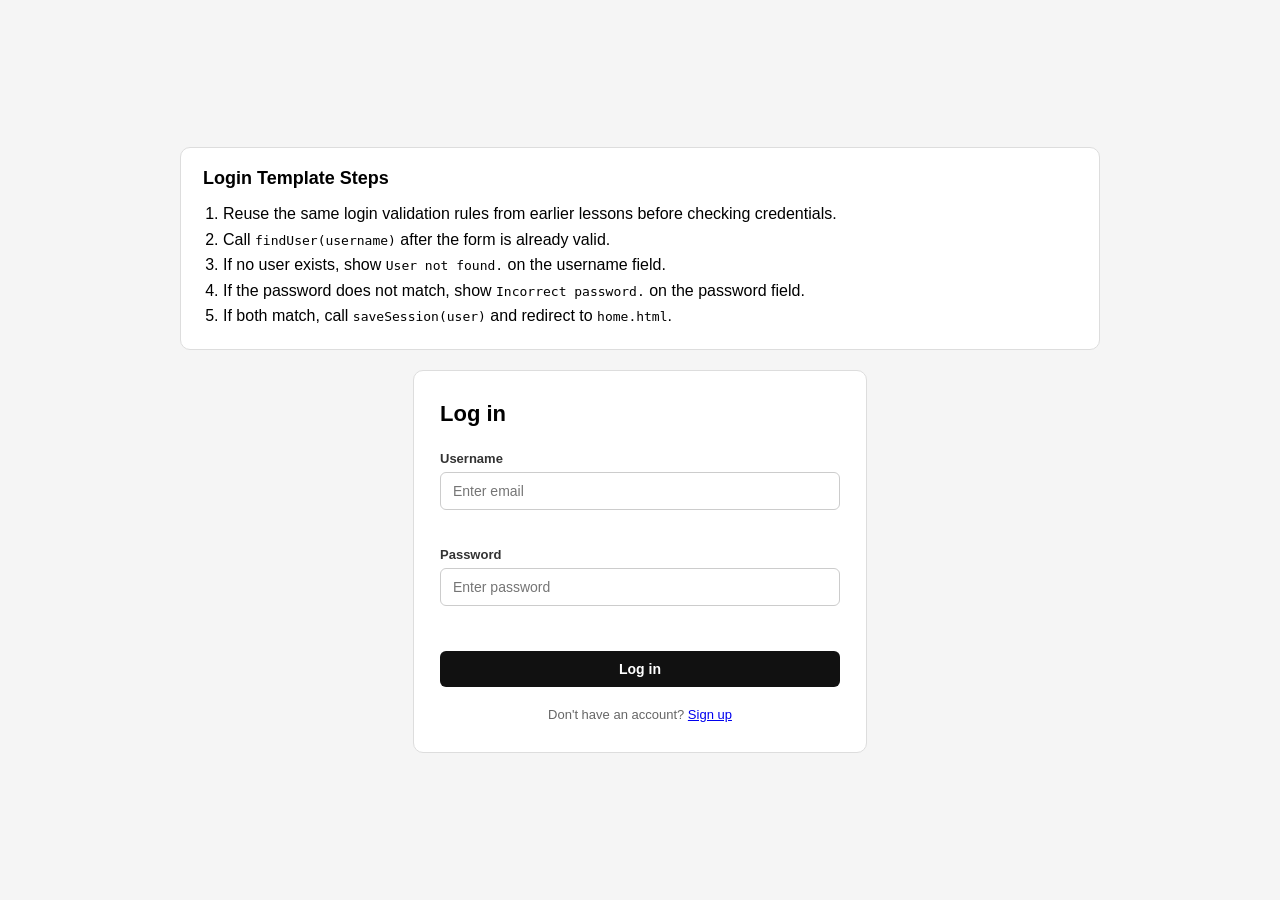
==== login.html @ 9ee95cab "[feat]: copy essential files for template" ====
<!DOCTYPE html>
<html lang="en">
<head>
<meta charset="UTF-8">
<meta name="viewport" content="width=device-width, initial-scale=1.0">
<title>Log In</title>
<link rel="stylesheet" href="forms.css">
<style>
  body {
    margin: 0;
    min-height: 100vh;
    padding: 24px 16px;
    box-sizing: border-box;
    display: grid;
    place-items: center;
    background: #f5f5f5;
    font-family: Arial, sans-serif;
  }

  .page {
    width: min(920px, 100%);
    display: grid;
    gap: 20px;
  }

  .hint-panel,
  .card {
    background: #fff;
    border: 1px solid #ddd;
    border-radius: 10px;
  }

  .hint-panel {
    padding: 20px 22px;
  }

  .hint-panel h2 {
    margin: 0 0 12px;
    font-size: 18px;
  }

  .hint-panel ol {
    margin: 0;
    padding-left: 20px;
    line-height: 1.6;
  }

  .card {
    width: 100%;
    max-width: 400px;
    padding: 30px 26px;
    justify-self: center;
  }

  h1 {
    margin: 0 0 24px;
    font-size: 22px;
  }

  .form-row {
    margin-bottom: 16px;
  }

  .field-label {
    display: block;
    margin-bottom: 6px;
    font-size: 13px;
    font-weight: 600;
    color: #333;
  }

  .field-input {
    width: 100%;
    box-sizing: border-box;
    padding: 10px 12px;
    border: 1px solid #ccc;
    border-radius: 6px;
    font-size: 14px;
  }

  .field-error {
    display: block;
    min-height: 16px;
    margin-top: 5px;
    font-size: 12px;
    color: transparent;
  }

  .submit-btn {
    width: 100%;
    margin-top: 8px;
    padding: 10px;
    border: 0;
    border-radius: 6px;
    background: #111;
    color: #fff;
    font-size: 14px;
    font-weight: 600;
    cursor: pointer;
  }

  .card-footer {
    margin: 20px 0 0;
    text-align: center;
    font-size: 13px;
    color: #666;
  }

  .field-input.fail {
    border-color: #e53e3e;
    background: #fff5f5;
  }

  .field-input.success {
    border-color: #38a169;
    background: #f0fff4;
  }

  .field-error.fail {
    color: #e53e3e;
  }
</style>
</head>
<body>
<main class="page">
  <section class="hint-panel" aria-label="Learner hints">
    <h2>Login Template Steps</h2>
    <ol>
      <li>Reuse the same login validation rules from earlier lessons before checking credentials.</li>
      <li>Call <code>findUser(username)</code> after the form is already valid.</li>
      <li>If no user exists, show <code>User not found.</code> on the username field.</li>
      <li>If the password does not match, show <code>Incorrect password.</code> on the password field.</li>
      <li>If both match, call <code>saveSession(user)</code> and redirect to <code>home.html</code>.</li>
    </ol>
  </section>

  <section class="card">
    <h1>Log in</h1>

    <form id="login-form" novalidate>
      <div class="form-row" data-field="username">
        <label class="field-label" for="username">Username</label>
        <input class="field-input" id="username" type="email" placeholder="Enter email">
        <span class="field-error"></span>
      </div>

      <div class="form-row" data-field="password">
        <label class="field-label" for="password">Password</label>
        <input class="field-input" id="password" type="password" placeholder="Enter password">
        <span class="field-error"></span>
      </div>

      <button class="submit-btn" type="submit">Log in</button>
    </form>

    <p class="card-footer">
      Don't have an account? <a href="signup.html">Sign up</a>
    </p>
  </section>
</main>

<script src="forms.js"></script>
<script src="store.js"></script>
<script>
  /*
    STEP 1:
    Shared DOM and validation helpers now live in forms.js.
    This page only needs the login-specific auth flow.
  */

  function getFormValues() {
    // TODO:
    // Use the shared forms.js helper to collect:
    // - username
    // - password
    //
    // Hint:
    // return collectValues(['username', 'password']);
  }

  /*
    STEP 2:
    Reuse the lesson validation helpers from forms.js.
    Do not mix localStorage checks into the normal field validation pass.
  */

  function validateLoginForm(values) {
    // TODO:
    // Reuse the shared validation helper from forms.js for:
    // - username
    // - password
    //
    // Hint:
    // return validateFields(['username', 'password'], values);
  }

  /*
    STEP 3:
    Authentication flow:
    1. preventDefault()
    2. read values
    3. validate the form
    4. call findUser(values.username)
    5. show 'User not found.' if null
    6. show 'Incorrect password.' if password mismatches
    7. call saveSession(user) and redirect to home.html on success
  */

  function handleSubmit(event) {
    // TODO:
    // Implement the login flow in this exact order:
    // 1. Call event.preventDefault().
    // 2. Read form values with getFormValues().
    // 3. Validate them with validateLoginForm(values).
    //    If validation fails, stop here.
    // 4. Look up the user with:
    //      findUser(values.username)
    // 5. If no user is found:
    //      show 'User not found.' on the username field
    //      using the shared state helper from forms.js.
    //      Also clear any password error state if needed.
    // 6. If the user exists but the password does not match:
    //      show 'Incorrect password.' on the password field.
    // 7. If username and password are correct:
    //      call saveSession(user)
    // 8. Redirect to home.html.
  }

  /*
    STEP 4:
    Wire the submit handler after page load.
    Optional extension:
    if getSession() already exists, redirect straight to home.html.
  */

  window.addEventListener('load', function() {
    // TODO:
    // 1. Optional guard:
    //    if a session already exists, redirect directly to home.html.
    //    Shared helper to check:
    //    getSession()
    // 2. Optionally call the shared input-clear helper for:
    //    - username
    //    - password
    // 3. Get the form by id 'login-form'.
    // 4. Attach handleSubmit to the submit event.
    //
    // Hint:
    // if (getSession()) {
    //   window.location.href = 'home.html';
    //   return;
    // }
    // attachClearOnInput(['username', 'password']);
    // document.getElementById('login-form').addEventListener('submit', handleSubmit);
  });
</script>
</body>
</html>
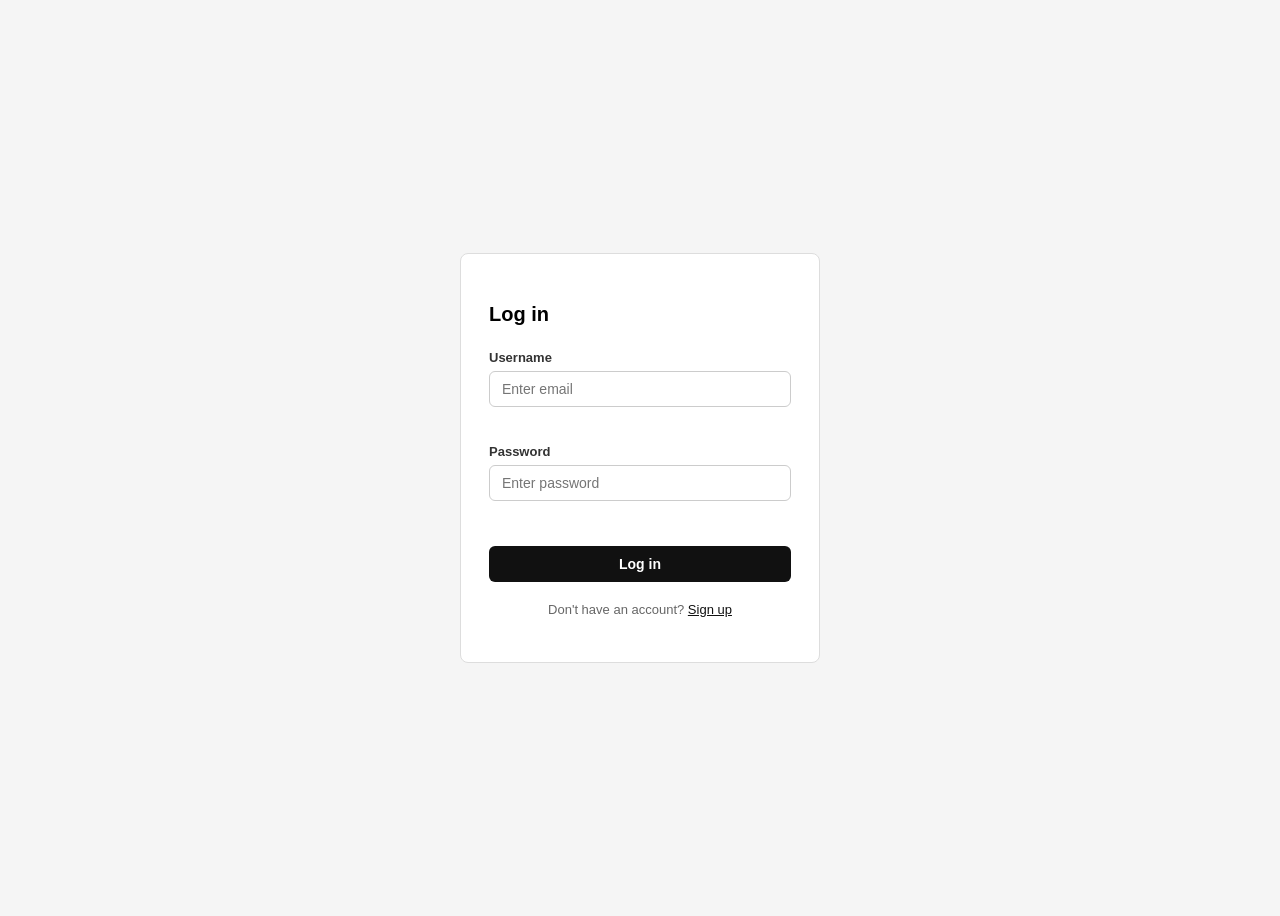
==== commit 2ce5312f: "[feat]:  Connect signup, login, and home page using sessionStorage as user store" ====
--- a/login.html
+++ b/login.html
@@ -5,253 +5,80 @@
 <meta name="viewport" content="width=device-width, initial-scale=1.0">
 <title>Log In</title>
 <link rel="stylesheet" href="forms.css">
-<style>
-  body {
-    margin: 0;
-    min-height: 100vh;
-    padding: 24px 16px;
-    box-sizing: border-box;
-    display: grid;
-    place-items: center;
-    background: #f5f5f5;
-    font-family: Arial, sans-serif;
-  }
-
-  .page {
-    width: min(920px, 100%);
-    display: grid;
-    gap: 20px;
-  }
-
-  .hint-panel,
-  .card {
-    background: #fff;
-    border: 1px solid #ddd;
-    border-radius: 10px;
-  }
-
-  .hint-panel {
-    padding: 20px 22px;
-  }
-
-  .hint-panel h2 {
-    margin: 0 0 12px;
-    font-size: 18px;
-  }
-
-  .hint-panel ol {
-    margin: 0;
-    padding-left: 20px;
-    line-height: 1.6;
-  }
-
-  .card {
-    width: 100%;
-    max-width: 400px;
-    padding: 30px 26px;
-    justify-self: center;
-  }
-
-  h1 {
-    margin: 0 0 24px;
-    font-size: 22px;
-  }
-
-  .form-row {
-    margin-bottom: 16px;
-  }
-
-  .field-label {
-    display: block;
-    margin-bottom: 6px;
-    font-size: 13px;
-    font-weight: 600;
-    color: #333;
-  }
-
-  .field-input {
-    width: 100%;
-    box-sizing: border-box;
-    padding: 10px 12px;
-    border: 1px solid #ccc;
-    border-radius: 6px;
-    font-size: 14px;
-  }
-
-  .field-error {
-    display: block;
-    min-height: 16px;
-    margin-top: 5px;
-    font-size: 12px;
-    color: transparent;
-  }
-
-  .submit-btn {
-    width: 100%;
-    margin-top: 8px;
-    padding: 10px;
-    border: 0;
-    border-radius: 6px;
-    background: #111;
-    color: #fff;
-    font-size: 14px;
-    font-weight: 600;
-    cursor: pointer;
-  }
-
-  .card-footer {
-    margin: 20px 0 0;
-    text-align: center;
-    font-size: 13px;
-    color: #666;
-  }
-
-  .field-input.fail {
-    border-color: #e53e3e;
-    background: #fff5f5;
-  }
-
-  .field-input.success {
-    border-color: #38a169;
-    background: #f0fff4;
-  }
-
-  .field-error.fail {
-    color: #e53e3e;
-  }
-</style>
 </head>
 <body>
-<main class="page">
-  <section class="hint-panel" aria-label="Learner hints">
-    <h2>Login Template Steps</h2>
-    <ol>
-      <li>Reuse the same login validation rules from earlier lessons before checking credentials.</li>
-      <li>Call <code>findUser(username)</code> after the form is already valid.</li>
-      <li>If no user exists, show <code>User not found.</code> on the username field.</li>
-      <li>If the password does not match, show <code>Incorrect password.</code> on the password field.</li>
-      <li>If both match, call <code>saveSession(user)</code> and redirect to <code>home.html</code>.</li>
-    </ol>
-  </section>
 
-  <section class="card">
-    <h1>Log in</h1>
+<section class="card">
+  <h1>Log in</h1>
 
-    <form id="login-form" novalidate>
-      <div class="form-row" data-field="username">
-        <label class="field-label" for="username">Username</label>
-        <input class="field-input" id="username" type="email" placeholder="Enter email">
-        <span class="field-error"></span>
-      </div>
+  <form id="login-form" novalidate>
+    <div class="form-row" data-field="username">
+      <label class="field-label" for="username">Username</label>
+      <input class="field-input" id="username" type="email" placeholder="Enter email">
+      <span class="field-error"></span>
+    </div>
 
-      <div class="form-row" data-field="password">
-        <label class="field-label" for="password">Password</label>
-        <input class="field-input" id="password" type="password" placeholder="Enter password">
-        <span class="field-error"></span>
-      </div>
+    <div class="form-row" data-field="password">
+      <label class="field-label" for="password">Password</label>
+      <input class="field-input" id="password" type="password" placeholder="Enter password">
+      <span class="field-error"></span>
+    </div>
 
-      <button class="submit-btn" type="submit">Log in</button>
-    </form>
+    <button class="submit-btn" type="submit">Log in</button>
+  </form>
 
-    <p class="card-footer">
-      Don't have an account? <a href="signup.html">Sign up</a>
-    </p>
-  </section>
-</main>
+  <p class="card-footer">
+    Don't have an account? <a href="signup.html">Sign up</a>
+  </p>
+</section>
 
 <script src="forms.js"></script>
 <script src="store.js"></script>
 <script>
-  /*
-    STEP 1:
-    Shared DOM and validation helpers now live in forms.js.
-    This page only needs the login-specific auth flow.
-  */
+  var fieldNames = ["username", "password"];
 
   function getFormValues() {
-    // TODO:
-    // Use the shared forms.js helper to collect:
-    // - username
-    // - password
-    //
-    // Hint:
-    // return collectValues(['username', 'password']);
+    return collectValues(fieldNames);
   }
 
-  /*
-    STEP 2:
-    Reuse the lesson validation helpers from forms.js.
-    Do not mix localStorage checks into the normal field validation pass.
-  */
-
-  function validateLoginForm(values) {
-    // TODO:
-    // Reuse the shared validation helper from forms.js for:
-    // - username
-    // - password
-    //
-    // Hint:
-    // return validateFields(['username', 'password'], values);
+  function validateLoginForm() {
+    return validateFields(fieldNames);
   }
 
-  /*
-    STEP 3:
-    Authentication flow:
-    1. preventDefault()
-    2. read values
-    3. validate the form
-    4. call findUser(values.username)
-    5. show 'User not found.' if null
-    6. show 'Incorrect password.' if password mismatches
-    7. call saveSession(user) and redirect to home.html on success
-  */
+  function handleSubmit(event) {
+    event.preventDefault();
+    attachBlurValidation(fieldNames);
 
-  function handleSubmit(event) {
-    // TODO:
-    // Implement the login flow in this exact order:
-    // 1. Call event.preventDefault().
-    // 2. Read form values with getFormValues().
-    // 3. Validate them with validateLoginForm(values).
-    //    If validation fails, stop here.
-    // 4. Look up the user with:
-    //      findUser(values.username)
-    // 5. If no user is found:
-    //      show 'User not found.' on the username field
-    //      using the shared state helper from forms.js.
-    //      Also clear any password error state if needed.
-    // 6. If the user exists but the password does not match:
-    //      show 'Incorrect password.' on the password field.
-    // 7. If username and password are correct:
-    //      call saveSession(user)
-    // 8. Redirect to home.html.
+    if(!validateLoginForm()) {
+      return;
+    }
+
+    var values = getFormValues();
+    var user = findUser(values.username);
+
+    if(!user) {
+      setFieldState("username", "User not found.");
+      setFieldState("password", "");
+      return;
+    }
+
+    if(user.password !== values.password) {
+      setFieldState("password", "Incorrect password.");
+      return;
+    }
+
+    saveSession(user);
+    window.location.href = "home.html";
   }
 
-  /*
-    STEP 4:
-    Wire the submit handler after page load.
-    Optional extension:
-    if getSession() already exists, redirect straight to home.html.
-  */
+  window.addEventListener("load", function() {
+    if(getSession()) {
+      window.location.href = "home.html";
+      return;
+    }
 
-  window.addEventListener('load', function() {
-    // TODO:
-    // 1. Optional guard:
-    //    if a session already exists, redirect directly to home.html.
-    //    Shared helper to check:
-    //    getSession()
-    // 2. Optionally call the shared input-clear helper for:
-    //    - username
-    //    - password
-    // 3. Get the form by id 'login-form'.
-    // 4. Attach handleSubmit to the submit event.
-    //
-    // Hint:
-    // if (getSession()) {
-    //   window.location.href = 'home.html';
-    //   return;
-    // }
-    // attachClearOnInput(['username', 'password']);
-    // document.getElementById('login-form').addEventListener('submit', handleSubmit);
+    var formElement = document.getElementById("login-form");
+    formElement.addEventListener("submit", handleSubmit);
   });
 </script>
 </body>
--- a/forms.css
+++ b/forms.css
@@ -0,0 +1,101 @@
+body {
+  display: flex;
+  justify-content: center;
+  align-items: center;
+  min-height: 100vh;
+  font-family: sans-serif;
+  background: #f5f5f5;
+}
+
+.card,
+.home-card {
+  background: #fff;
+  border: 1px solid #ddd;
+  border-radius: 8px;
+  padding: 32px 28px;
+  width: 100%;
+  max-width: 360px;
+  box-sizing: border-box;
+}
+
+.home-card {
+  text-align: center;
+}
+
+h1 {
+  font-size: 20px;
+  margin-bottom: 24px;
+}
+
+.form-row {
+  margin-bottom: 16px;
+}
+
+.field-label {
+  display: block;
+  font-size: 13px;
+  font-weight: 600;
+  margin-bottom: 6px;
+  color: #333;
+}
+
+.field-input {
+  display: block;
+  width: 100%;
+  padding: 9px 12px;
+  font-size: 14px;
+  border: 1px solid #ccc;
+  border-radius: 6px;
+  outline: none;
+  box-sizing: border-box;
+}
+
+.field-error {
+  display: block;
+  font-size: 12px;
+  min-height: 16px;
+  margin-top: 5px;
+  color: transparent;
+}
+
+.submit-btn,
+.action-btn {
+  padding: 10px;
+  font-size: 14px;
+  font-weight: 600;
+  background: #111;
+  color: #fff;
+  border: none;
+  border-radius: 6px;
+  cursor: pointer;
+  margin-top: 8px;
+}
+
+.submit-btn {
+  width: 100%;
+}
+
+.card-footer {
+  margin-top: 20px;
+  font-size: 13px;
+  text-align: center;
+  color: #666;
+}
+
+.card-footer a {
+  color: #111;
+}
+
+.field-input.fail {
+  border-color: #e53e3e;
+  background: #fff5f5;
+}
+
+.field-error.fail {
+  color: #e53e3e;
+}
+
+.field-input.success {
+  border-color: #38a169;
+  background: #f0fff4;
+}
